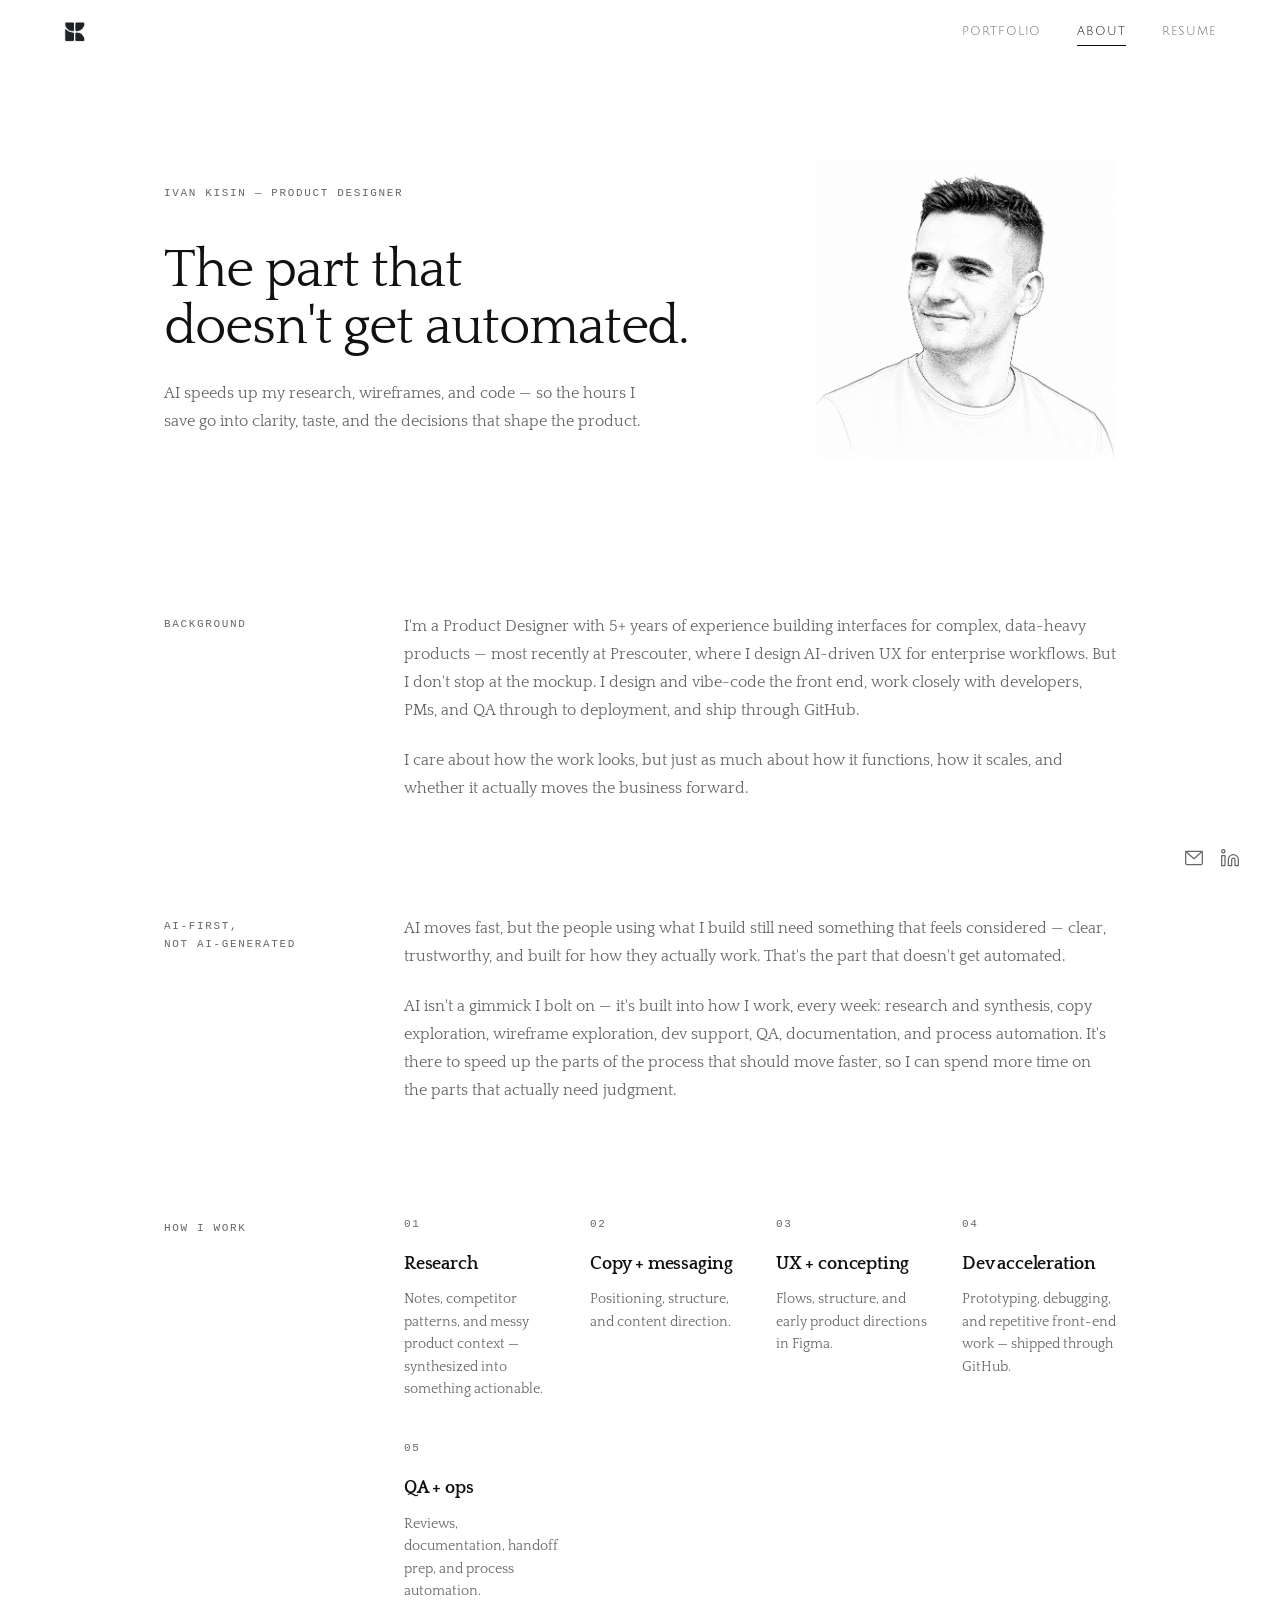
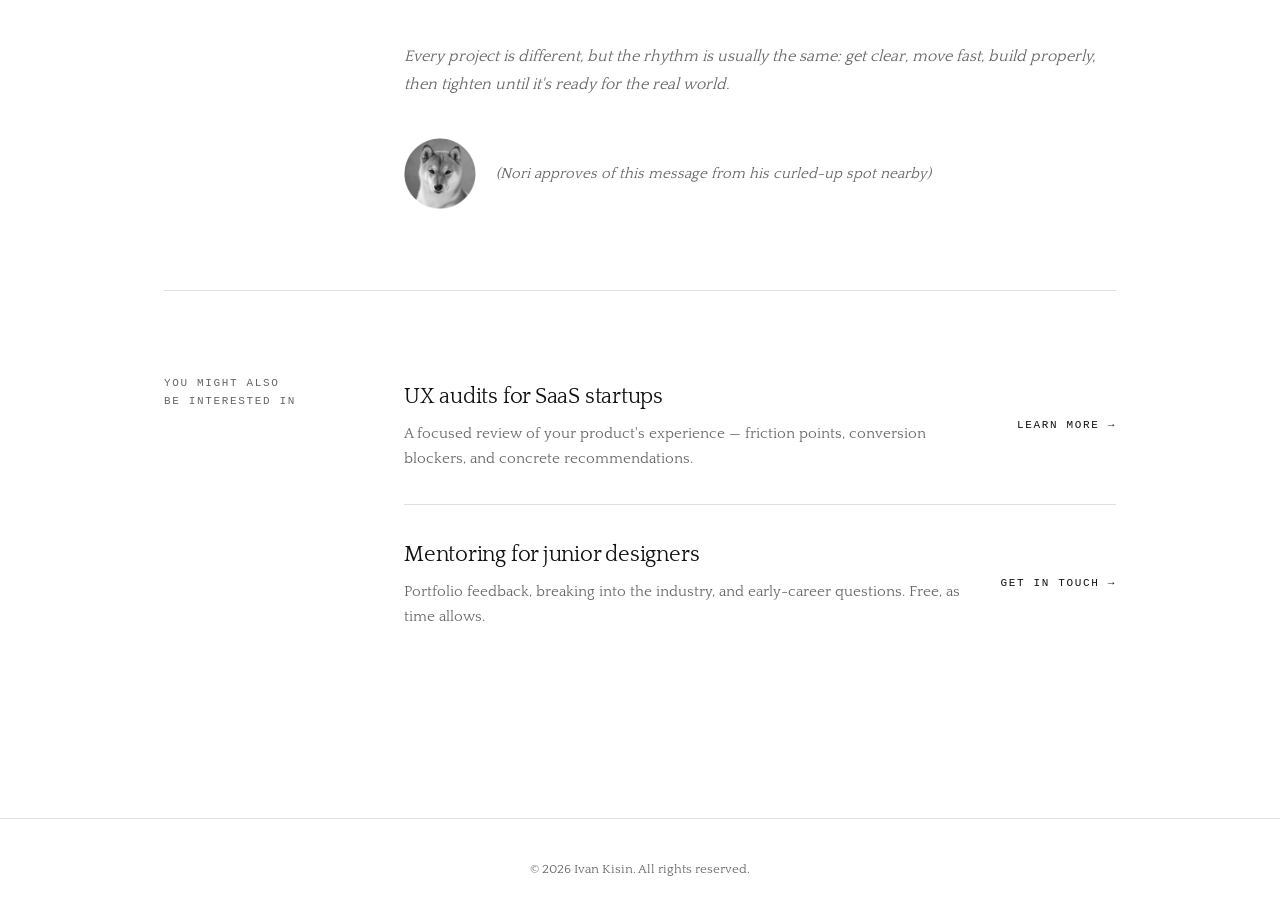
==== about.html @ c5f1ecc4 "Replace Work with me page with editorial About page Rename the Work with me page to About and redesi" ====
<!DOCTYPE html>
<html lang="en">
<head>
  <meta charset="UTF-8">
  <meta name="viewport" content="width=device-width, initial-scale=1.0">
  <link rel="icon" type="image/png" href="favicon.png">
  <title>About — Ivan Kisin</title>
  <link rel="stylesheet" href="styles.css">
  <link rel="preconnect" href="https://fonts.googleapis.com">
  <link rel="preconnect" href="https://fonts.gstatic.com" crossorigin>
  <link href="https://fonts.googleapis.com/css2?family=DM+Sans:ital,wght@0,400;0,500;0,700;1,400&family=Julius+Sans+One&family=Quattrocento:wght@400;700&display=swap" rel="stylesheet">
</head>
<body>
  <nav class="nav scrolled">
    <div class="nav-inner">
      <a href="index.html?v=2" class="nav-logo"><img src="assets/logo.png" alt="Home" class="nav-logo-img"></a>
      <div class="nav-links">
        <a href="index.html?v=2" class="nav-link">Portfolio</a>
        <a href="about.html?v=2" class="nav-link active">About</a>
        <a href="resume.pdf" class="nav-link" target="_blank" rel="noopener">Resume</a>
      </div>
      <button class="nav-toggle" aria-label="Toggle menu">
        <span></span>
        <span></span>
      </button>
    </div>
  </nav>

  <div class="social-fixed">
    <a href="mailto:ivankisin@gmail.com" class="social-fixed-icon" id="emailCopy" data-tooltip="Click to copy my email address" data-copy="ivankisin@gmail.com" aria-label="Copy email address">
      <svg class="social-icon-default" width="20" height="20" viewBox="0 0 24 24" fill="none" stroke="currentColor" stroke-width="1.5" stroke-linecap="round" stroke-linejoin="round"><rect x="2" y="4" width="20" height="16" rx="2"/><path d="M22 4L12 13L2 4"/></svg>
      <svg class="social-icon-success" width="20" height="20" viewBox="0 0 24 24" fill="none" stroke="currentColor" stroke-width="1.5" stroke-linecap="round" stroke-linejoin="round"><polyline points="20 6 9 17 4 12"/></svg>
      <span class="social-fixed-tooltip" aria-hidden="true"></span>
    </a>
    <a href="https://www.linkedin.com/in/ivan-kisin-65515a264/?skipRedirect=true" class="social-fixed-icon" data-tooltip="Connect with me on LinkedIn" target="_blank" rel="noopener" aria-label="LinkedIn">
      <svg width="20" height="20" viewBox="0 0 24 24" fill="none" stroke="currentColor" stroke-width="1.5" stroke-linecap="round" stroke-linejoin="round"><path d="M16 8a6 6 0 0 1 6 6v7h-4v-7a2 2 0 0 0-4 0v7h-4v-7a6 6 0 0 1 6-6z"/><rect x="2" y="9" width="4" height="12"/><circle cx="4" cy="4" r="2"/></svg>
      <span class="social-fixed-tooltip" aria-hidden="true"></span>
    </a>
  </div>

  <main class="about-page">
    <section class="about-hero">
      <div class="about-hero-left">
        <span class="about-hero-eyebrow">Ivan Kisin &mdash; Product Designer</span>
        <h1>The part that<br>doesn't get automated.</h1>
        <p class="about-hero-desc">AI speeds up my research, wireframes, and code &mdash; so the hours I save go into clarity, taste, and the decisions that shape the product.</p>
      </div>
      <div class="about-hero-media">
        <img src="images/ivan-portrait.png" alt="Portrait of Ivan Kisin">
      </div>
    </section>

    <section class="about-section">
      <span class="about-eyebrow">Background</span>
      <div class="about-body">
        <p>I'm a Product Designer with 5+ years of experience building interfaces for complex, data-heavy products &mdash; most recently at Prescouter, where I design AI-driven UX for enterprise workflows. But I don't stop at the mockup. I design and vibe-code the front end, work closely with developers, PMs, and QA through to deployment, and ship through GitHub.</p>
        <p>I care about how the work looks, but just as much about how it functions, how it scales, and whether it actually moves the business forward.</p>
      </div>
    </section>

    <section class="about-section">
      <span class="about-eyebrow">AI-first,<br>not AI-generated</span>
      <div class="about-body">
        <p>AI moves fast, but the people using what I build still need something that feels considered &mdash; clear, trustworthy, and built for how they actually work. That's the part that doesn't get automated.</p>
        <p>AI isn't a gimmick I bolt on &mdash; it's built into how I work, every week: research and synthesis, copy exploration, wireframe exploration, dev support, QA, documentation, and process automation. It's there to speed up the parts of the process that should move faster, so I can spend more time on the parts that actually need judgment.</p>
      </div>
    </section>

    <section class="about-section">
      <span class="about-eyebrow">How I work</span>
      <div class="about-body">
        <div class="process-grid">
          <div class="process-cell">
            <span class="process-num">01</span>
            <h4>Research</h4>
            <p>Notes, competitor patterns, and messy product context &mdash; synthesized into something actionable.</p>
          </div>
          <div class="process-cell">
            <span class="process-num">02</span>
            <h4>Copy + messaging</h4>
            <p>Positioning, structure, and content direction.</p>
          </div>
          <div class="process-cell">
            <span class="process-num">03</span>
            <h4>UX + concepting</h4>
            <p>Flows, structure, and early product directions in Figma.</p>
          </div>
          <div class="process-cell">
            <span class="process-num">04</span>
            <h4>Dev acceleration</h4>
            <p>Prototyping, debugging, and repetitive front-end work &mdash; shipped through GitHub.</p>
          </div>
          <div class="process-cell">
            <span class="process-num">05</span>
            <h4>QA + ops</h4>
            <p>Reviews, documentation, handoff prep, and process automation.</p>
          </div>
        </div>
        <p class="process-outro">Every project is different, but the rhythm is usually the same: get clear, move fast, build properly, then tighten until it's ready for the real world.</p>

        <div class="nori-note">
          <img src="images/nori.png" alt="Nori the dog" class="nori-avatar">
          <span class="nori-caption">(Nori approves of this message from his curled-up spot nearby)</span>
        </div>
      </div>
    </section>

    <hr class="about-divider">

    <section class="about-section">
      <span class="about-eyebrow">You might also<br>be interested in</span>
      <div class="about-body">
        <a href="https://ux-audit-sigma.vercel.app/" class="about-card" target="_blank" rel="noopener noreferrer">
          <div class="about-card-text">
            <h3>UX audits for SaaS startups</h3>
            <p>A focused review of your product's experience &mdash; friction points, conversion blockers, and concrete recommendations.</p>
          </div>
          <span class="about-card-cta">Learn more &rarr;</span>
        </a>

        <a href="mailto:ivankisin@gmail.com?subject=Interested%20in%20mentoring" class="about-card">
          <div class="about-card-text">
            <h3>Mentoring for junior designers</h3>
            <p>Portfolio feedback, breaking into the industry, and early-career questions. Free, as time allows.</p>
          </div>
          <span class="about-card-cta">Get in touch &rarr;</span>
        </a>
      </div>
    </section>
  </main>

  <footer class="footer">
    <p>&copy; 2026 Ivan Kisin. All rights reserved.</p>
  </footer>

  <script src="script.js"></script>
  <script defer src="https://static.cloudflareinsights.com/beacon.min.js" data-cf-beacon='{"token": "cbe772e88ba64865afaca1040e19dfc7"}'></script>
</body>
</html>
---- styles.css ----
/* ============================================
   Ivan Kisin — Portfolio
   Minimal single-column layout inspired by lolajiang.com
   ============================================ */

:root {
  --color-black: #111;
  --color-white: #fff;
  --color-gray-light: #f5f5f5;
  --color-gray-mid: #666;
  --color-gray-border: #e0e0e0;
  --font-heading: 'DM Sans', -apple-system, BlinkMacSystemFont, 'Segoe UI', sans-serif;
  --font-nav: 'Julius Sans One', sans-serif;
  --font-body: 'Quattrocento', Georgia, 'Times New Roman', serif;
  --nav-height: 64px;
  --content-width: 1080px;
  --container-width: 1440px;
  --container-padding: clamp(24px, 5vw, 80px);
  --transition: 0.3s ease;
}

/* Reset */
*, *::before, *::after {
  margin: 0;
  padding: 0;
  box-sizing: border-box;
}

html {
  scroll-behavior: smooth;
  -webkit-font-smoothing: antialiased;
  -moz-osx-font-smoothing: grayscale;
}

body {
  font-family: var(--font-body);
  color: var(--color-black);
  background: var(--color-white);
  line-height: 1.6;
  font-size: 16px;
}

img {
  display: block;
  max-width: 100%;
  height: auto;
}

a {
  color: inherit;
  text-decoration: none;
}

h2, h3, h4, h5, h6,
.btn, .project-link,
.resume-skill-tag, .resume-meta, .case-study-back, .case-study-next {
  font-family: var(--font-heading);
}

h1 {
  font-family: var(--font-body);
}

.nav-logo, .nav-link {
  font-family: var(--font-nav);
}

/* ---- Page loader (covers site until hero video is buffered) ---- */
.page-loader {
  position: fixed;
  inset: 0;
  z-index: 2000;
  background: #fafafa;
  display: flex;
  align-items: center;
  justify-content: center;
  transition: opacity 0.5s ease;
}

.page-loader.is-loaded {
  opacity: 0;
  pointer-events: none;
}

/* Keep page content hidden until the loader is gone */
body.is-loading > *:not(.page-loader) {
  opacity: 0;
}

/* During hero-video intro: hide everything outside the hero so the video
   plays as the sole focus. Removed when video ends (typewriter starts). */
body.intro-playing {
  overflow: hidden;
}
body.intro-playing > .nav,
body.intro-playing > .social-fixed,
body.intro-playing > main > :not(.hero):not(script),
body.intro-playing > footer,
body.intro-playing .hero-scroll {
  opacity: 0;
  pointer-events: none;
}
.nav,
.social-fixed,
.projects,
footer,
.hero-scroll {
  transition: opacity 800ms ease;
}

body > *:not(.page-loader) {
  transition: opacity 0.5s ease;
}

.page-loader-logo {
  height: 24px;
  width: auto;
  animation: loaderPulse 1.4s ease-in-out infinite;
}

@keyframes loaderPulse {
  0%, 100% { transform: scale(0.9); opacity: 0.6; }
  50% { transform: scale(1); opacity: 1; }
}

/* ---- Navigation ---- */
.nav {
  position: fixed;
  top: 0;
  left: 0;
  right: 0;
  height: var(--nav-height);
  background: transparent;
  z-index: 1000;
  transition: background var(--transition);
}

.nav.scrolled {
  background: rgba(255, 255, 255, 0.97);
  backdrop-filter: blur(8px);
  -webkit-backdrop-filter: blur(8px);
}

.nav-inner {
  max-width: var(--container-width);
  margin: 0 auto;
  padding: 0 var(--container-padding);
  height: 100%;
  display: flex;
  align-items: center;
  justify-content: space-between;
}

.nav-logo {
  display: flex;
  align-items: center;
}

.nav-logo-img {
  height: 24px;
  width: auto;
}

.nav-logo-img {
  height: 24px;
  width: auto;
}

.nav-links {
  display: flex;
  gap: 36px;
}

.nav-link {
  font-size: 12px;
  font-weight: 400;
  text-transform: uppercase;
  letter-spacing: 0.08em;
  color: var(--color-gray-mid);
  transition: color var(--transition);
  position: relative;
}

.nav-link::after {
  content: '';
  position: absolute;
  bottom: -4px;
  left: 0;
  width: 0;
  height: 1px;
  background: var(--color-black);
  transition: width var(--transition);
}

.nav-link:hover,
.nav-link.active {
  color: var(--color-black);
}

.nav-link.active::after {
  width: 100%;
}

/* Mobile toggle */
.nav-toggle {
  display: none;
  background: none;
  border: none;
  cursor: pointer;
  width: 24px;
  height: 18px;
  position: relative;
  z-index: 1001;
}

.nav-toggle span {
  display: block;
  width: 100%;
  height: 2px;
  background: var(--color-black);
  position: absolute;
  left: 0;
  transition: all var(--transition);
}

.nav-toggle span:first-child { top: 3px; }
.nav-toggle span:last-child { bottom: 3px; }

.nav-toggle.open span:first-child {
  top: 50%;
  transform: translateY(-50%) rotate(45deg);
}

.nav-toggle.open span:last-child {
  bottom: 50%;
  transform: translateY(50%) rotate(-45deg);
}

/* ---- Fixed Social Icons (bottom right) ---- */
.social-fixed {
  position: fixed;
  bottom: 32px;
  right: max(40px, calc((100vw - 1440px) / 2 + 40px));
  display: flex;
  gap: 16px;
  z-index: 1001;
}

.social-fixed-icon {
  position: relative;
  display: inline-flex;
  align-items: center;
  justify-content: center;
  color: var(--color-gray-mid);
  transition: color var(--transition);
}

.social-fixed-icon:hover {
  color: var(--color-black);
}

.social-fixed-tooltip {
  position: absolute;
  bottom: calc(100% + 10px);
  right: 0;
  background: var(--color-black);
  color: var(--color-white);
  padding: 8px 14px;
  border-radius: 8px;
  font-size: 13px;
  font-weight: 500;
  letter-spacing: 0.01em;
  line-height: 1.2;
  white-space: nowrap;
  opacity: 0;
  transform: translateY(4px);
  pointer-events: none;
  transition: opacity 0.12s ease, transform 0.12s ease;
}

.social-fixed-tooltip.is-visible {
  opacity: 0.92;
  transform: translateY(0);
}

@media (hover: none) {
  .social-fixed-tooltip,
  .prescouter-preview {
    display: none !important;
  }
}


.social-icon-success {
  display: none;
}

.social-fixed-icon.is-copied {
  color: var(--color-black);
}

.social-fixed-icon.is-copied .social-icon-default {
  display: none;
}

.social-fixed-icon.is-copied .social-icon-success {
  display: block;
}

/* ---- Hero (full viewport, animated plexus video background) ---- */
.hero {
  position: relative;
  width: 100%;
  height: 100vh;
  height: 100dvh;
  display: flex;
  flex-direction: column;
  align-items: center;
  justify-content: center;
  overflow: hidden;
  background-color: #f2f2f2;
  background-image: url('/assets/hero-bg-plexus-poster.jpg');
  background-size: cover;
  background-position: center;
  background-repeat: no-repeat;
}

.hero-bg-video {
  position: absolute;
  inset: 0;
  width: 100%;
  height: 100%;
  object-fit: cover;
  object-position: center;
  z-index: 0;
  pointer-events: none;
}

/* iOS Safari shows a big native "start playback" button when it blocks
   muted autoplay (Low Power Mode, Safari's autoplay setting, etc.).
   Hide only that specific button — hiding the whole controls chrome
   suppresses some of the video element's event handling. */
.hero-bg-video::-webkit-media-controls-start-playback-button {
  display: none !important;
  -webkit-appearance: none;
}

/* Subtle white wash over the video to lighten it behind the hero text. */
.hero::after {
  content: "";
  position: absolute;
  inset: 0;
  background: rgba(255, 255, 255, 0.5);
  z-index: 1;
  pointer-events: none;
}

@media (prefers-reduced-motion: reduce) {
  .hero-bg-video { display: none; }
}

/* Hero intro scribble — a short looping/playing video centered behind the
   text. Smoothly fades out when playback ends; typewriter takes over. */
/* Lottie sits inside .hero-content, anchored to overlay the h1 — "Hello"
   visually swaps with "Ivan Kisin" in the same spot. Vertical anchor uses
   1em (= one line of h1's font) so the centre lines up across viewport
   sizes regardless of the clamp on h1 font-size. */
.hero-content {
  position: relative;
  z-index: 2;
  text-align: left;
  padding-left: 24px;
  max-width: 460px;
}

/* Vertical accent line — animates in after the text reveal completes. */
.hero-content::before {
  content: "";
  position: absolute;
  top: 0;
  bottom: 0;
  left: 0;
  width: 1px;
  background: var(--color-black);
  transform: scaleY(0);
  transform-origin: top;
  transition: transform 900ms cubic-bezier(0.65, 0, 0.35, 1) 2.2s;
}
.hero-content[data-state="revealing"]::before {
  transform: scaleY(1);
}

/* Framer-style reveal: fade in + slide up + blur clears, staggered. */
@keyframes heroReveal {
  from { opacity: 0; transform: translateY(28px); filter: blur(8px); }
  to   { opacity: 1; transform: translateY(0);    filter: blur(0); }
}
.hero-content h1,
.hero-content .hero-tagline,
.hero-content .hero-welcome {
  opacity: 0;
  transform: translateY(28px);
  filter: blur(8px);
  will-change: opacity, transform, filter;
}
.hero-content[data-state="revealing"] .hero-welcome {
  animation: heroReveal 0.7s cubic-bezier(0.2, 0.6, 0.2, 1) 0s forwards;
}
.hero-content[data-state="revealing"] h1 {
  animation: heroReveal 0.9s cubic-bezier(0.2, 0.6, 0.2, 1) 1.3s forwards;
}
.hero-content[data-state="revealing"] .hero-tagline {
  animation: heroReveal 0.9s cubic-bezier(0.2, 0.6, 0.2, 1) 1.7s forwards;
}
/* "Welcome" eyebrow wordmark — sits above the h1, small and discreet. */
.hero-welcome {
  width: 95px;
  max-width: 32%;
  margin-bottom: 12px;
  margin-left: -3px;
}
.hero-welcome svg {
  width: 100% !important;
  height: auto !important;
  display: block;
}
@media (prefers-reduced-motion: reduce) {
  .hero-content::before { transition: none; }
  .hero-content h1,
  .hero-content .hero-tagline,
  .hero-content .hero-welcome { opacity: 1; transform: none; filter: none; animation: none; }
}

.hero h1 {
  font-size: clamp(32px, 4vw, 44px);
  font-weight: 400;
  letter-spacing: -0.02em;
  line-height: 1.1;
  margin-bottom: 12px;
  color: var(--color-black);
  position: relative;
}

.hero-tagline {
  font-size: 15px;
  color: #444;
  line-height: 1.7;
  position: relative;
  z-index: 5;
}

.prescouter-link {
  position: relative;
  display: inline-block;
  color: #222;
  text-decoration: none;
  font-weight: 500;
}

.prescouter-link::after {
  content: "";
  position: absolute;
  left: 0;
  right: 0;
  bottom: 1px;
  height: 1px;
  background: currentColor;
  transform: scaleX(0);
  transform-origin: left center;
  transition: transform 0.32s cubic-bezier(0.2, 0.6, 0.2, 1);
  pointer-events: none;
}

.prescouter-link:hover::after,
.prescouter-link:focus-visible::after {
  transform: scaleX(1);
}

.prescouter-preview {
  --preview-shift-x: 72px;
  position: absolute;
  top: calc(100% + 16px);
  left: 50%;
  width: 340px;
  padding: 6px;
  background: var(--color-white);
  border: 1px solid var(--color-gray-border);
  border-radius: 10px;
  box-shadow:
    0 1px 2px rgba(0, 0, 0, 0.06),
    0 8px 16px rgba(0, 0, 0, 0.08),
    0 24px 48px rgba(0, 0, 0, 0.18);
  opacity: 0;
  transform: translate(calc(-50% + var(--preview-shift-x)), -6px);
  pointer-events: none;
  transition: opacity 0.18s ease, transform 0.18s ease;
  z-index: 1000;
}

.prescouter-preview img {
  display: block;
  width: 100%;
  height: auto;
  border-radius: 6px;
}

.prescouter-link:hover .prescouter-preview,
.prescouter-link:focus-visible .prescouter-preview {
  opacity: 1;
  transform: translate(calc(-50% + var(--preview-shift-x)), 0);
  animation: prescouter-float 4s ease-in-out 0.18s infinite;
}

@keyframes prescouter-float {
  0%, 100% {
    transform: translate(calc(-50% + var(--preview-shift-x)), 0);
  }
  50% {
    transform: translate(calc(-50% + var(--preview-shift-x)), -6px);
  }
}

@media (prefers-reduced-motion: reduce) {
  .prescouter-link:hover .prescouter-preview,
  .prescouter-link:focus-visible .prescouter-preview {
    animation: none;
  }
}

.prescouter-preview.is-cursor-follow {
  top: 0;
  left: 0;
  transform: translate(var(--cx, 0px), var(--cy, 0px));
  transition: opacity 0.18s ease;
  will-change: transform;
}

.prescouter-link:hover .prescouter-preview.is-cursor-follow,
.prescouter-link:focus-visible .prescouter-preview.is-cursor-follow {
  transform: translate(var(--cx, 0px), var(--cy, 0px));
  animation: none;
}



.hero-scroll {
  position: absolute;
  bottom: 48px;
  left: 50%;
  transform: translateX(-50%);
  z-index: 1;
  color: var(--color-black);
  opacity: 0.6;
  transition: opacity var(--transition);
  animation: gentleBounce 2.5s ease-in-out infinite;
}

.hero-scroll:hover {
  opacity: 1;
}

@keyframes gentleBounce {
  0%, 100% { transform: translateX(-50%) translateY(0); }
  50% { transform: translateX(-50%) translateY(8px); }
}

/* ---- Projects (two-column: text left, image right) ---- */
.projects {
  display: flex;
  flex-direction: column;
}

.project {
  display: grid;
  grid-template-columns: 2fr 3fr;
  gap: 60px;
  align-items: center;
  padding: 80px var(--container-padding);
  max-width: var(--container-width);
  margin: 0 auto;
  width: 100%;
}

.project-section {
  padding: 0;
}

.project-section:nth-child(even) {
  background: var(--color-gray-light);
}

.project-section:nth-child(odd) {
  background: var(--color-white);
}

.project--reverse {
  grid-template-columns: 3fr 2fr;
}

.project--reverse .project-image-link {
  order: -1;
}

.project-text {
  display: flex;
  flex-direction: column;
  justify-content: center;
}

.project-text-inner {
  padding-left: 24px;
  border-left: 1px solid var(--color-black);
  margin-bottom: 28px;
}

.project-text h2 {
  font-family: var(--font-body);
  font-size: clamp(28px, 3.5vw, 38px);
  font-weight: 400;
  letter-spacing: -0.01em;
  line-height: 1.2;
  margin-bottom: 20px;
}

.project-desc {
  font-size: 14px;
  color: var(--color-gray-mid);
  line-height: 1.75;
}

.project-btn {
  display: inline-block;
  padding: 10px 24px;
  margin-left: 24px;
  font-family: var(--font-body);
  font-size: 13px;
  color: var(--color-black);
  border: 1px solid var(--color-black);
  border-radius: 2px;
  transition: all var(--transition);
  align-self: flex-start;
}

.project-btn:hover {
  background: var(--color-black);
  color: var(--color-white);
}

.project-image-link {
  display: block;
  overflow: hidden;
  border-radius: 8px;
  max-width: 90%;
  margin: 0 auto;
  box-shadow: 0 4px 20px rgba(0, 0, 0, 0.08), 0 1px 6px rgba(0, 0, 0, 0.04);
}

.project-section:nth-child(3) .project-image-link {
  box-shadow: 0 4px 20px rgba(0, 0, 0, 0.08), 0 1px 6px rgba(0, 0, 0, 0.04);
}

.project-image {
  display: block;
  width: 100%;
  aspect-ratio: 3 / 2;
  object-fit: cover;
  object-position: center;
  transition: transform 0.5s ease;
}

.project-image-link:hover .project-image {
  transform: scale(1.02);
}

/* ---- Coaching Page ---- */
.page-header {
  padding: 160px var(--container-padding) 60px;
  max-width: var(--container-width);
  margin: 0 auto;
}

.page-header h1 {
  font-size: clamp(36px, 5vw, 52px);
  font-weight: 700;
  letter-spacing: -0.03em;
  line-height: 1.1;
  margin-bottom: 16px;
}

.page-header p {
  font-size: clamp(16px, 2vw, 18px);
  color: var(--color-gray-mid);
  max-width: 580px;
  line-height: 1.65;
}

.coaching-content {
  max-width: var(--container-width);
  margin: 0 auto;
  padding: 0 var(--container-padding) 100px;
}

.coaching-grid {
  display: grid;
  grid-template-columns: repeat(auto-fit, minmax(280px, 1fr));
  gap: 32px;
  margin-bottom: 60px;
}

.coaching-grid--stacked {
  grid-template-columns: 1fr;
  max-width: 560px;
  margin-left: auto;
  margin-right: auto;
}

.coaching-card {
  padding: 36px;
  border: 1px solid var(--color-gray-border);
  border-radius: 4px;
  transition: border-color var(--transition);
}

.coaching-card:hover {
  border-color: var(--color-black);
}

.coaching-card h3 {
  font-size: 20px;
  font-weight: 700;
  margin-bottom: 12px;
  letter-spacing: -0.01em;
}

.coaching-card p {
  font-size: 15px;
  color: var(--color-gray-mid);
  line-height: 1.7;
}

.coaching-card--link {
  display: flex;
  flex-direction: column;
  text-decoration: none;
  color: inherit;
}

.coaching-card-cta {
  margin-top: 24px;
  font-size: 14px;
  font-weight: 600;
  color: var(--color-black);
  letter-spacing: 0.01em;
}

.page-header--narrow {
  max-width: 720px;
}

.page-header--narrow p {
  max-width: none;
}

.coaching-content--narrow {
  max-width: 720px;
}

.mentoring-block {
  max-width: 100%;
}

.mentoring-block + .mentoring-block {
  margin-top: 72px;
}

.mentoring-block h3 {
  font-family: var(--font-body);
  font-size: 22px;
  font-weight: 400;
  letter-spacing: -0.01em;
  margin-bottom: 16px;
  color: var(--color-black);
}

.mentoring-block p {
  font-size: 16px;
  color: var(--color-gray-mid);
  line-height: 1.75;
}

.mentoring-block p + p {
  margin-top: 18px;
}

.mentoring-block strong {
  font-weight: 700;
  color: var(--color-black);
}

.coaching-content .btn {
  margin-top: 56px;
}

/* ---- About Page ---- */
.about-page {
  max-width: 1080px;
  margin: 0 auto;
  padding: 160px var(--container-padding) 100px;
}

.about-hero {
  display: grid;
  grid-template-columns: 1fr auto;
  gap: 24px;
  align-items: center;
  margin-bottom: 96px;
}

.about-hero-eyebrow,
.about-eyebrow,
.about-caption,
.process-num,
.about-card-cta {
  font-family: 'Courier New', ui-monospace, SFMono-Regular, Menlo, monospace;
  font-size: 11px;
  text-transform: uppercase;
  letter-spacing: 0.15em;
  color: var(--color-gray-mid);
}

.about-hero-eyebrow {
  display: block;
  margin-bottom: 40px;
}

.about-hero h1 {
  font-family: var(--font-body);
  font-size: clamp(34px, 4.2vw, 56px);
  font-weight: 400;
  letter-spacing: -0.02em;
  line-height: 1.05;
  margin-bottom: 24px;
  color: var(--color-black);
}

.about-hero-desc {
  font-size: 16px;
  color: var(--color-gray-mid);
  line-height: 1.75;
  max-width: none;
  text-wrap: balance;
}

.about-hero-media {
  display: flex;
  flex-direction: column;
  align-items: flex-start;
}

.about-hero-media img {
  width: 100%;
  max-width: 300px;
  height: auto;
  display: block;
}

.about-caption {
  margin-top: 20px;
}

.about-section {
  display: grid;
  grid-template-columns: 200px 1fr;
  gap: 40px;
  padding: 56px 0;
}

.about-eyebrow {
  padding-top: 4px;
  line-height: 1.6;
}

.about-body > p {
  font-size: 16px;
  color: var(--color-gray-mid);
  line-height: 1.75;
  max-width: 720px;
}

.about-body > p + p {
  margin-top: 22px;
}

.process-grid {
  display: grid;
  grid-template-columns: repeat(4, 1fr);
  gap: 40px 32px;
  margin: 0 0 40px;
  border: 0;
  max-width: 900px;
}

.process-cell {
  padding: 0;
  border: 0;
}

.process-num {
  display: block;
  margin-bottom: 16px;
}

.process-cell h4 {
  font-family: var(--font-body);
  font-size: 18px;
  font-weight: 700;
  color: var(--color-black);
  margin-bottom: 10px;
  letter-spacing: -0.01em;
}

.process-cell p {
  font-size: 14px;
  color: var(--color-gray-mid);
  line-height: 1.6;
  margin: 0;
}

.process-outro {
  margin-top: 8px;
  font-style: italic;
  font-size: 16px;
  color: var(--color-gray-mid);
  line-height: 1.75;
  max-width: 720px;
}

.about-divider {
  border: 0;
  border-top: 1px solid var(--color-gray-border);
  margin: 24px 0;
}

.nori-note {
  display: flex;
  align-items: center;
  gap: 20px;
  margin-top: 40px;
}

.nori-avatar {
  width: 72px;
  height: 72px;
  border-radius: 50%;
  object-fit: cover;
  flex-shrink: 0;
  display: block;
}

.nori-caption {
  font-size: 15px;
  color: var(--color-gray-mid);
  line-height: 1.6;
  font-style: italic;
}

.about-card {
  display: grid;
  grid-template-columns: 1fr auto;
  gap: 32px;
  align-items: center;
  padding: 32px 0;
  border-top: 1px solid var(--color-gray-border);
  color: inherit;
  text-decoration: none;
  transition: opacity var(--transition);
}

.about-card:first-child {
  border-top: 0;
  padding-top: 8px;
}

.about-card:hover {
  opacity: 0.7;
}

.about-card h3 {
  font-family: var(--font-body);
  font-size: 22px;
  font-weight: 400;
  letter-spacing: -0.01em;
  margin-bottom: 8px;
  color: var(--color-black);
}

.about-card p {
  font-size: 15px;
  color: var(--color-gray-mid);
  line-height: 1.65;
  max-width: 620px;
}

.about-card-cta {
  white-space: nowrap;
  color: var(--color-black);
}

@media (max-width: 900px) {
  .about-page {
    padding-top: 130px;
  }

  .about-hero {
    grid-template-columns: 1fr;
    gap: 48px;
    margin-bottom: 72px;
  }

  .about-hero-media {
    align-items: flex-start;
  }

  .about-section {
    grid-template-columns: 1fr;
    gap: 20px;
    padding: 40px 0;
  }

  .process-grid {
    grid-template-columns: repeat(2, 1fr);
    gap: 32px 24px;
  }

  .about-card {
    grid-template-columns: 1fr;
    gap: 12px;
  }

  .about-card-cta {
    justify-self: start;
  }
}

@media (max-width: 520px) {
  .process-grid {
    grid-template-columns: 1fr;
  }
}

.btn {
  display: inline-block;
  padding: 14px 36px;
  background: var(--color-black);
  color: var(--color-white);
  font-size: 14px;
  font-weight: 600;
  border: none;
  border-radius: 2px;
  cursor: pointer;
  transition: opacity var(--transition);
  text-align: center;
}

.btn:hover {
  opacity: 0.8;
}

.btn--outline {
  background: transparent;
  color: var(--color-black);
  border: 1.5px solid var(--color-black);
}

.btn--outline:hover {
  background: var(--color-black);
  color: var(--color-white);
}

/* ---- Resume Page ---- */
.resume-content {
  max-width: 720px;
  margin: 0 auto;
  padding: 0 var(--container-padding) 100px;
}

.resume-download {
  margin-bottom: 60px;
}

.resume-section {
  margin-bottom: 56px;
}

.resume-section h2 {
  font-size: 13px;
  font-weight: 700;
  text-transform: uppercase;
  letter-spacing: 0.1em;
  color: var(--color-gray-mid);
  margin-bottom: 28px;
  padding-bottom: 12px;
  border-bottom: 1px solid var(--color-gray-border);
}

.resume-item {
  margin-bottom: 32px;
}

.resume-item h3 {
  font-size: 18px;
  font-weight: 700;
  letter-spacing: -0.01em;
  margin-bottom: 4px;
}

.resume-item .resume-meta {
  font-size: 14px;
  color: var(--color-gray-mid);
  margin-bottom: 10px;
}

.resume-item p {
  font-size: 15px;
  color: var(--color-gray-mid);
  line-height: 1.7;
}

.resume-skills {
  display: flex;
  flex-wrap: wrap;
  gap: 8px;
}

.resume-skill-tag {
  font-size: 13px;
  padding: 6px 14px;
  border: 1px solid var(--color-gray-border);
  border-radius: 100px;
  color: var(--color-black);
  font-weight: 500;
}

/* ---- Case Study ---- */
.case-study {
  max-width: 720px;
  margin: 0 auto;
  padding: 0 var(--container-padding) 100px;
}

.case-study-hero-img {
  width: calc(100% + 96px);
  margin-left: -48px;
  max-width: none;
  aspect-ratio: 16 / 7;
  object-fit: cover;
  margin-bottom: 60px;
}

.case-study h2 {
  font-size: clamp(22px, 3vw, 28px);
  font-weight: 700;
  letter-spacing: -0.02em;
  margin-bottom: 14px;
  margin-top: 44px;
}

.case-study p {
  font-size: 15px;
  color: var(--color-gray-mid);
  line-height: 1.8;
  margin-bottom: 18px;
}

.case-study-nav {
  display: flex;
  justify-content: space-between;
  align-items: center;
  margin-top: 56px;
}

.case-study-back,
.case-study-next {
  display: inline-flex;
  align-items: center;
  gap: 6px;
  font-size: 14px;
  font-weight: 500;
  color: var(--color-gray-mid);
  text-decoration: underline;
  text-underline-offset: 3px;
  transition: color var(--transition);
}

.case-study-back:hover,
.case-study-next:hover {
  color: var(--color-black);
}

/* ---- Footer ---- */
.footer {
  padding: 40px var(--container-padding);
  text-align: center;
  font-size: 13px;
  color: var(--color-gray-mid);
  border-top: 1px solid var(--color-gray-border);
  max-width: var(--container-width);
  margin: 0 auto;
}

/* ---- Mobile ---- */
@media (max-width: 768px) {
  .nav-inner {
    padding: 0 24px;
  }

  .nav-toggle {
    display: block;
  }

  .nav-links {
    position: fixed;
    top: 0;
    right: 0;
    width: 100%;
    height: 100vh;
    background: var(--color-white);
    flex-direction: column;
    align-items: center;
    justify-content: center;
    gap: 28px;
    opacity: 0;
    pointer-events: none;
    transition: opacity var(--transition);
  }

  .nav-links.open {
    opacity: 1;
    pointer-events: auto;
  }

  .nav-link {
    font-size: 16px;
  }

  .hero-content {
    max-width: 320px;
    padding-left: 20px;
  }

  .project {
    grid-template-columns: 1fr;
    padding: 48px 24px;
    gap: 28px;
  }

  .project--reverse {
    grid-template-columns: 1fr;
  }

  .project--reverse .project-image-link {
    order: unset;
  }

  .page-header {
    padding: 130px 24px 40px;
  }

  .coaching-content,
  .resume-content,
  .case-study {
    padding-left: 24px;
    padding-right: 24px;
  }

  .coaching-grid {
    grid-template-columns: 1fr;
  }

  .case-study-hero-img {
    width: calc(100% + 48px);
    margin-left: -24px;
  }

  .social-fixed {
    bottom: 20px;
    right: 20px;
  }
}
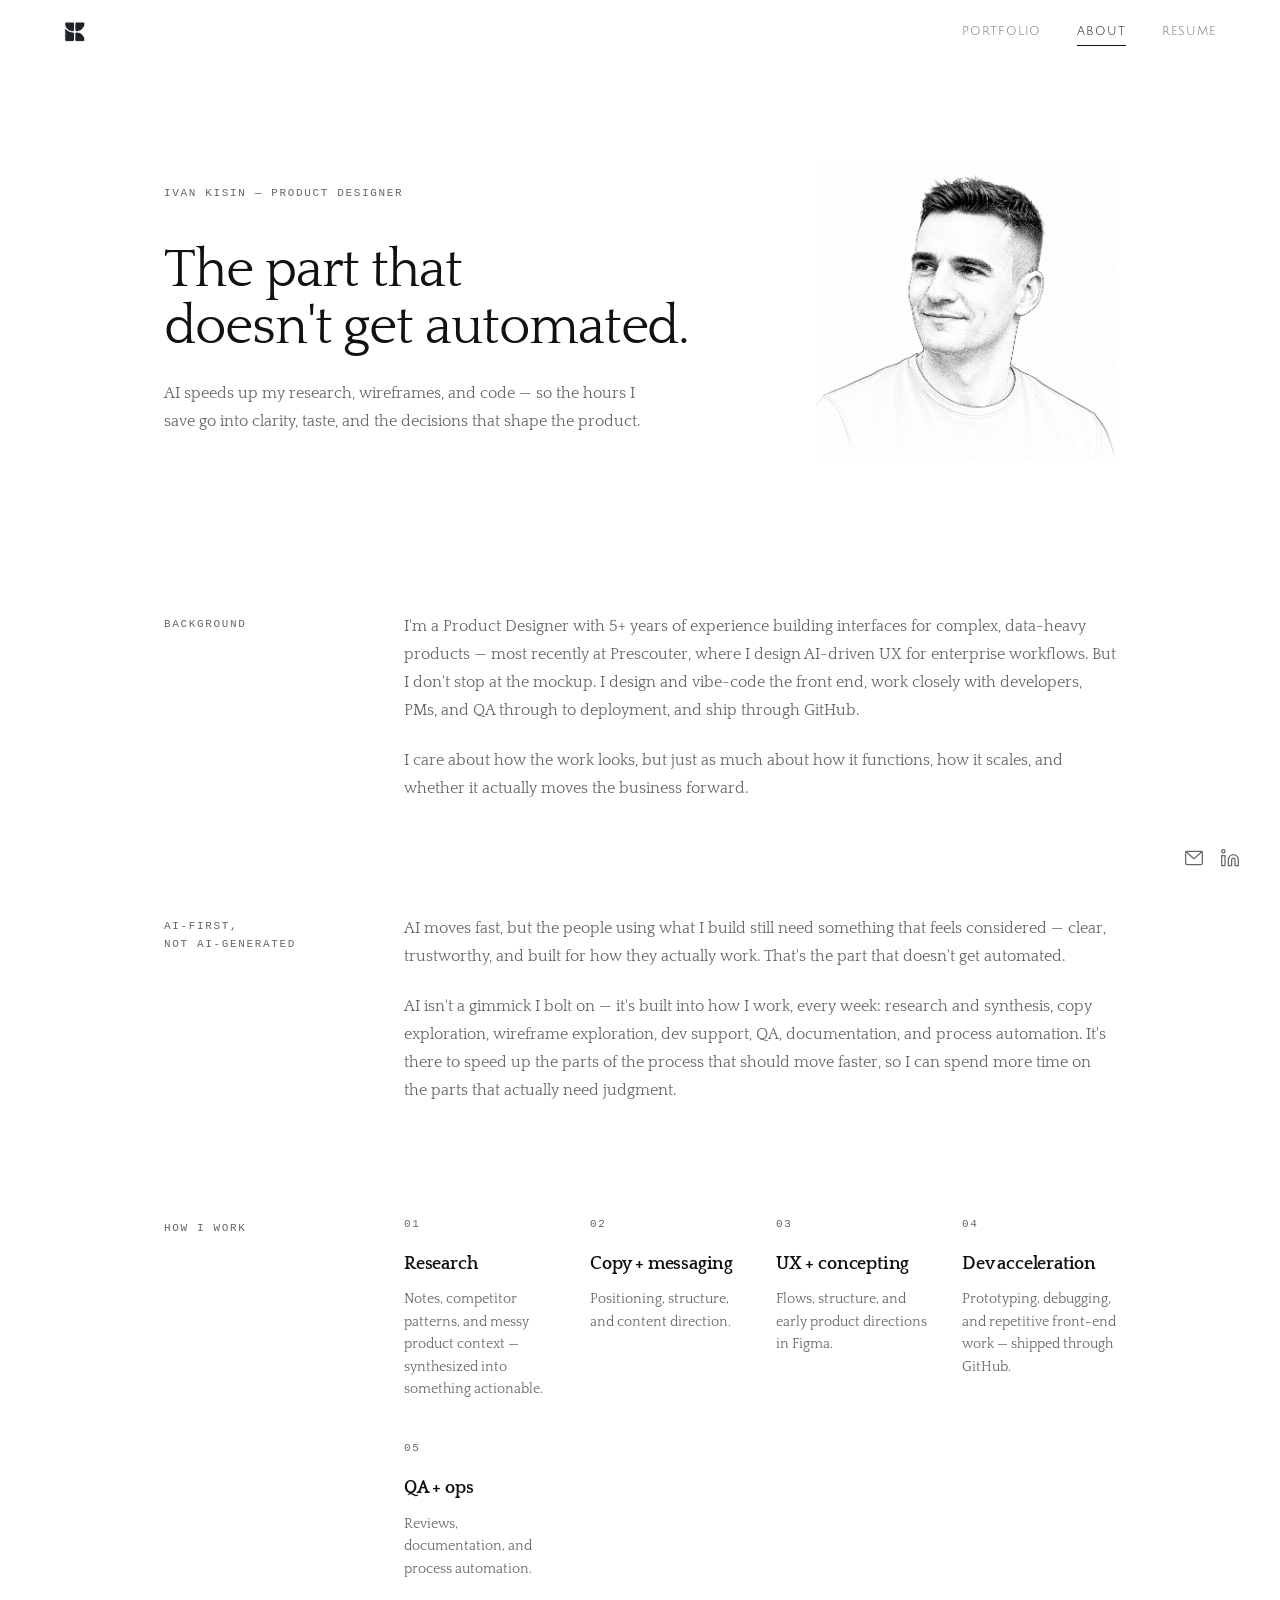
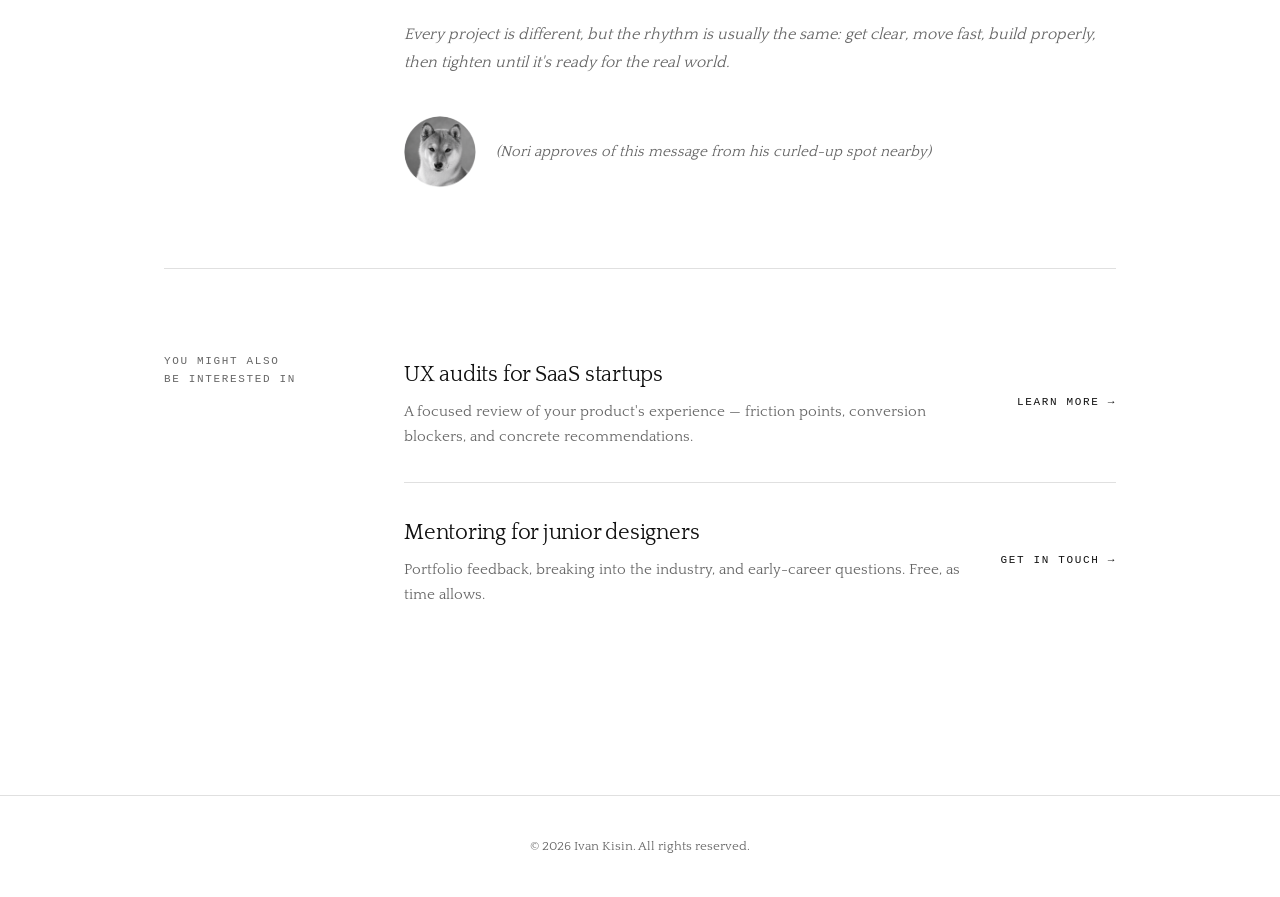
==== commit c6215d4c: "Trim QA + ops copy on About page Co-Authored-By: Claude Opus 4.7 <noreply@anthropic.com>" ====
--- a/about.html
+++ b/about.html
@@ -93,7 +93,7 @@
           <div class="process-cell">
             <span class="process-num">05</span>
             <h4>QA + ops</h4>
-            <p>Reviews, documentation, handoff prep, and process automation.</p>
+            <p>Reviews, documentation, and process automation.</p>
           </div>
         </div>
         <p class="process-outro">Every project is different, but the rhythm is usually the same: get clear, move fast, build properly, then tighten until it's ready for the real world.</p>
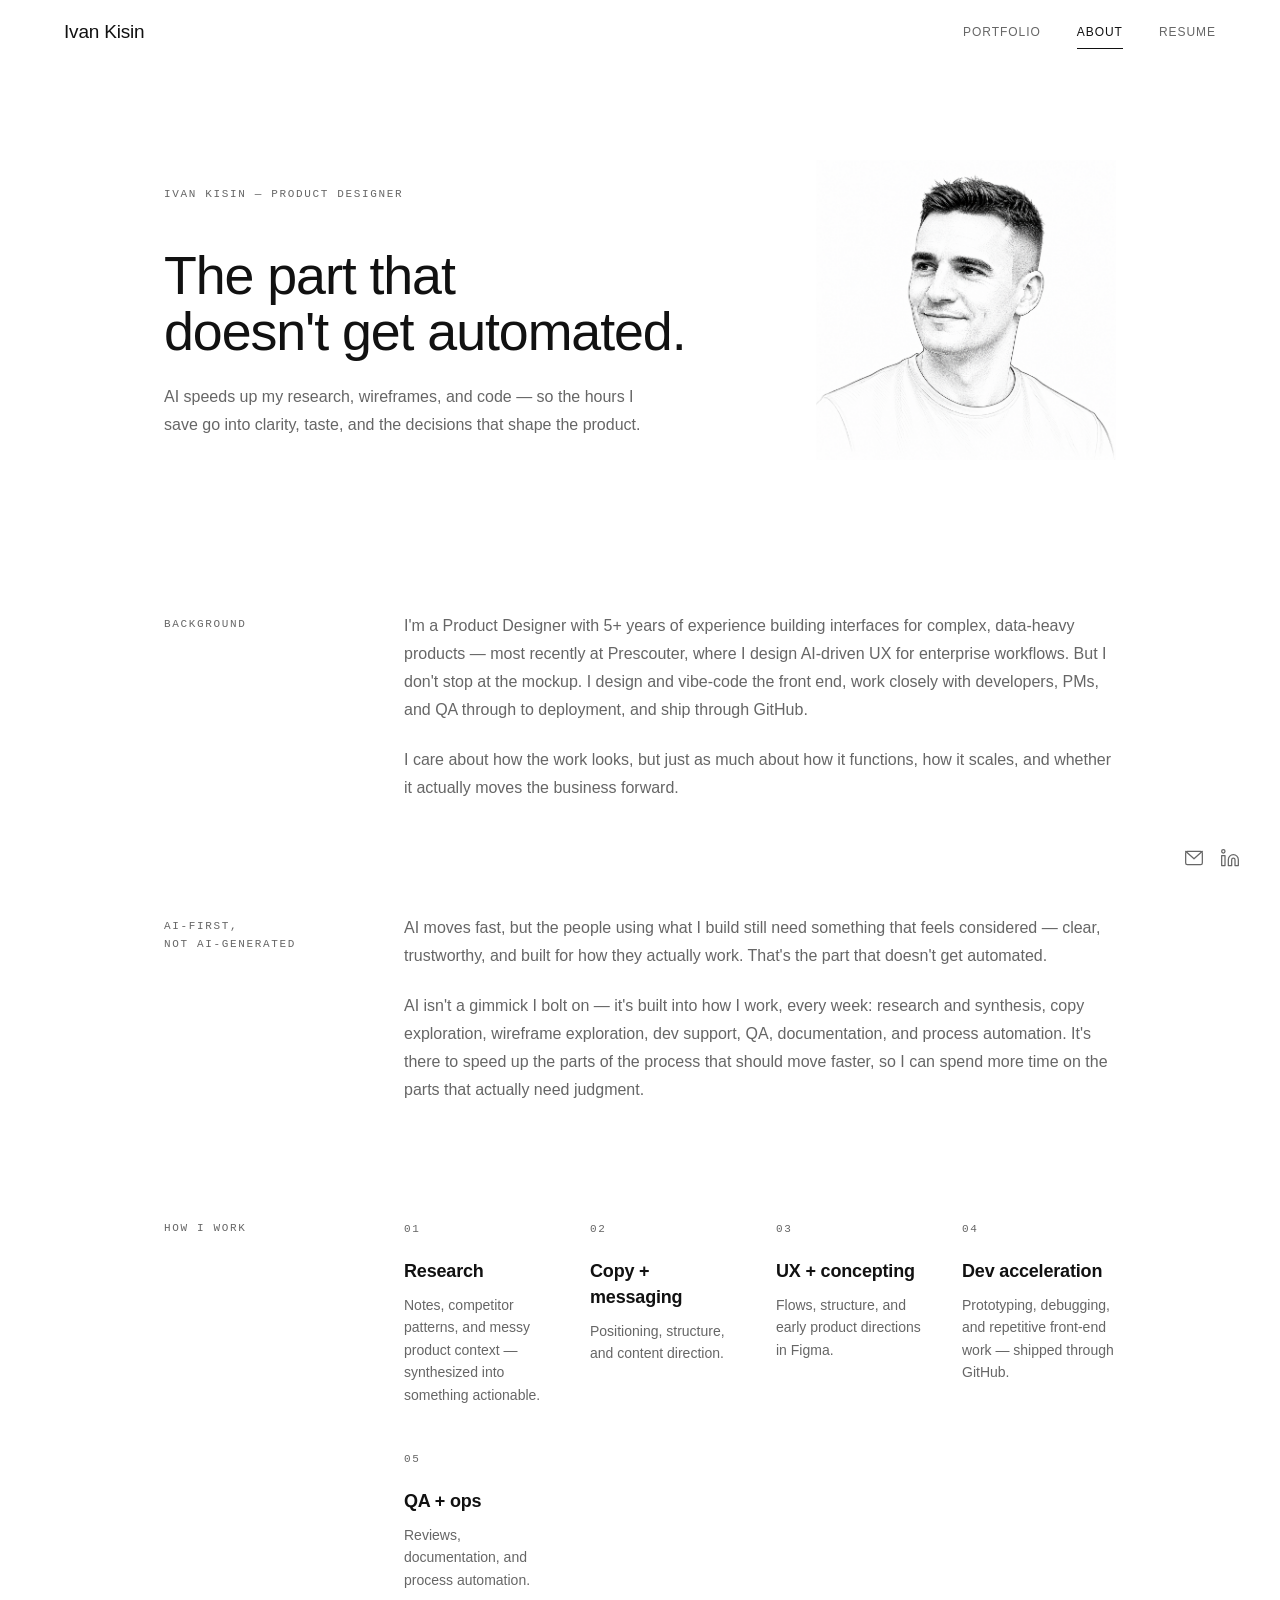
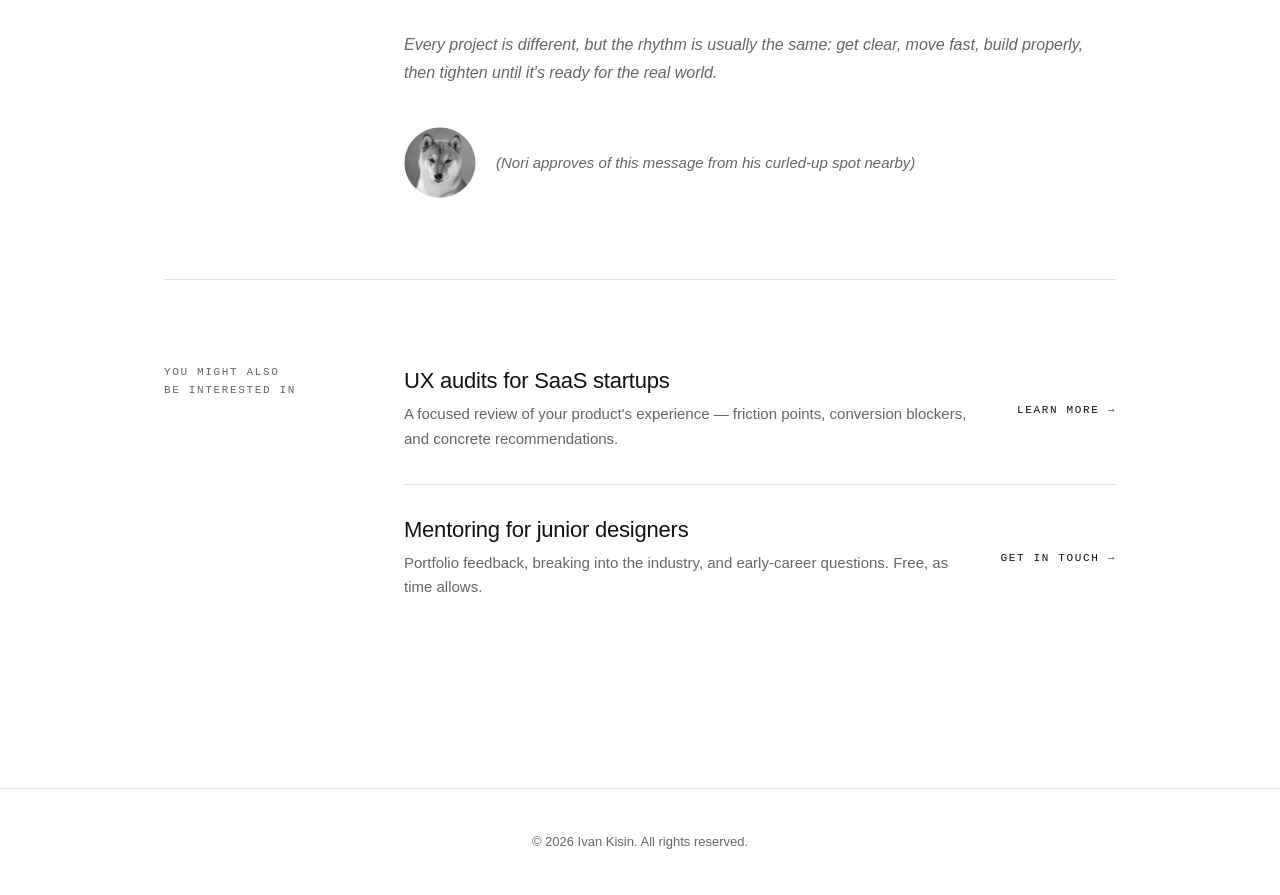
==== commit bb07eef5: "Redesign hero: video-masked logo, Satoshi typography, centered layout Switches the home hero to a ce" ====
--- a/about.html
+++ b/about.html
@@ -9,11 +9,12 @@
   <link rel="preconnect" href="https://fonts.googleapis.com">
   <link rel="preconnect" href="https://fonts.gstatic.com" crossorigin>
   <link href="https://fonts.googleapis.com/css2?family=DM+Sans:ital,wght@0,400;0,500;0,700;1,400&family=Julius+Sans+One&family=Quattrocento:wght@400;700&display=swap" rel="stylesheet">
+  <link href="https://api.fontshare.com/v2/css?f[]=satoshi@400,450,500,700&display=swap" rel="stylesheet">
 </head>
 <body>
   <nav class="nav scrolled">
     <div class="nav-inner">
-      <a href="index.html?v=2" class="nav-logo"><img src="assets/logo.png" alt="Home" class="nav-logo-img"></a>
+      <a href="index.html?v=2" class="nav-logo nav-logo-text">Ivan Kisin</a>
       <div class="nav-links">
         <a href="index.html?v=2" class="nav-link">Portfolio</a>
         <a href="about.html?v=2" class="nav-link active">About</a>
--- a/styles.css
+++ b/styles.css
@@ -9,9 +9,11 @@
   --color-gray-light: #f5f5f5;
   --color-gray-mid: #666;
   --color-gray-border: #e0e0e0;
-  --font-heading: 'DM Sans', -apple-system, BlinkMacSystemFont, 'Segoe UI', sans-serif;
-  --font-nav: 'Julius Sans One', sans-serif;
-  --font-body: 'Quattrocento', Georgia, 'Times New Roman', serif;
+  --font-heading: 'Satoshi', -apple-system, BlinkMacSystemFont, 'Segoe UI', sans-serif;
+  --font-nav: 'Satoshi', -apple-system, BlinkMacSystemFont, 'Segoe UI', sans-serif;
+  --font-body: 'Satoshi', -apple-system, BlinkMacSystemFont, 'Segoe UI', sans-serif;
+  --color-text: rgb(49, 49, 47);
+  --color-text-muted: rgb(88, 88, 87);
   --nav-height: 64px;
   --content-width: 1080px;
   --container-width: 1440px;
@@ -34,10 +36,23 @@
 
 body {
   font-family: var(--font-body);
-  color: var(--color-black);
+  font-weight: 400;
+  color: var(--color-text);
   background: var(--color-white);
-  line-height: 1.6;
-  font-size: 16px;
+  line-height: 26px;
+  font-size: 17px;
+}
+
+h1, h2, h3, h4, h5, h6 {
+  color: var(--color-text);
+}
+
+h2 {
+  font-family: var(--font-heading);
+  font-weight: 500;
+  font-size: 39px;
+  line-height: 43px;
+  letter-spacing: -0.01em;
 }
 
 img {
@@ -161,9 +176,13 @@
   width: auto;
 }
 
-.nav-logo-img {
-  height: 24px;
-  width: auto;
+.nav-logo-text {
+  font-family: 'Satoshi', sans-serif;
+  font-size: 19px;
+  font-weight: 450;
+  line-height: normal;
+  letter-spacing: -0.01em;
+  color: rgb(17, 17, 17);
 }
 
 .nav-links {
@@ -307,7 +326,7 @@
   display: block;
 }
 
-/* ---- Hero (full viewport, animated plexus video background) ---- */
+/* ---- Hero (full viewport, plain grey background) ---- */
 .hero {
   position: relative;
   width: 100%;
@@ -319,44 +338,6 @@
   justify-content: center;
   overflow: hidden;
   background-color: #f2f2f2;
-  background-image: url('/assets/hero-bg-plexus-poster.jpg');
-  background-size: cover;
-  background-position: center;
-  background-repeat: no-repeat;
-}
-
-.hero-bg-video {
-  position: absolute;
-  inset: 0;
-  width: 100%;
-  height: 100%;
-  object-fit: cover;
-  object-position: center;
-  z-index: 0;
-  pointer-events: none;
-}
-
-/* iOS Safari shows a big native "start playback" button when it blocks
-   muted autoplay (Low Power Mode, Safari's autoplay setting, etc.).
-   Hide only that specific button — hiding the whole controls chrome
-   suppresses some of the video element's event handling. */
-.hero-bg-video::-webkit-media-controls-start-playback-button {
-  display: none !important;
-  -webkit-appearance: none;
-}
-
-/* Subtle white wash over the video to lighten it behind the hero text. */
-.hero::after {
-  content: "";
-  position: absolute;
-  inset: 0;
-  background: rgba(255, 255, 255, 0.5);
-  z-index: 1;
-  pointer-events: none;
-}
-
-@media (prefers-reduced-motion: reduce) {
-  .hero-bg-video { display: none; }
 }
 
 /* Hero intro scribble — a short looping/playing video centered behind the
@@ -368,26 +349,17 @@
 .hero-content {
   position: relative;
   z-index: 2;
-  text-align: left;
-  padding-left: 24px;
-  max-width: 460px;
-}
-
-/* Vertical accent line — animates in after the text reveal completes. */
-.hero-content::before {
-  content: "";
-  position: absolute;
-  top: 0;
-  bottom: 0;
-  left: 0;
-  width: 1px;
-  background: var(--color-black);
-  transform: scaleY(0);
-  transform-origin: top;
-  transition: transform 900ms cubic-bezier(0.65, 0, 0.35, 1) 2.2s;
-}
-.hero-content[data-state="revealing"]::before {
-  transform: scaleY(1);
+  text-align: center;
+  max-width: 900px;
+  padding: 0 24px;
+  display: flex;
+  flex-direction: column;
+  align-items: center;
+}
+
+.hero .hero-line {
+  display: block;
+  white-space: nowrap;
 }
 
 /* Framer-style reveal: fade in + slide up + blur clears, staggered. */
@@ -397,56 +369,69 @@
 }
 .hero-content h1,
 .hero-content .hero-tagline,
-.hero-content .hero-welcome {
+.hero-content .hero-logo {
   opacity: 0;
   transform: translateY(28px);
   filter: blur(8px);
   will-change: opacity, transform, filter;
 }
-.hero-content[data-state="revealing"] .hero-welcome {
-  animation: heroReveal 0.7s cubic-bezier(0.2, 0.6, 0.2, 1) 0s forwards;
+.hero-content[data-state="revealing"] .hero-logo {
+  animation: heroReveal 0.9s cubic-bezier(0.2, 0.6, 0.2, 1) 0s forwards;
 }
 .hero-content[data-state="revealing"] h1 {
-  animation: heroReveal 0.9s cubic-bezier(0.2, 0.6, 0.2, 1) 1.3s forwards;
+  animation: heroReveal 0.9s cubic-bezier(0.2, 0.6, 0.2, 1) 0.4s forwards;
 }
 .hero-content[data-state="revealing"] .hero-tagline {
-  animation: heroReveal 0.9s cubic-bezier(0.2, 0.6, 0.2, 1) 1.7s forwards;
-}
-/* "Welcome" eyebrow wordmark — sits above the h1, small and discreet. */
-.hero-welcome {
-  width: 95px;
-  max-width: 32%;
-  margin-bottom: 12px;
-  margin-left: -3px;
-}
-.hero-welcome svg {
-  width: 100% !important;
-  height: auto !important;
+  animation: heroReveal 0.9s cubic-bezier(0.2, 0.6, 0.2, 1) 0.7s forwards;
+}
+/* Home logo mark — the video is masked by the logo silhouette so the
+   video only shows through the logo's opaque pixels. The mask is
+   stretched to a square box so the shape reads as more square than
+   the source PNG's native 1952x2160 aspect. */
+.hero-logo {
+  width: 106px;
+  aspect-ratio: 20 / 21;
+  margin-bottom: 28px;
+  -webkit-mask-image: url('/assets/logo.png');
+          mask-image: url('/assets/logo.png');
+  -webkit-mask-size: 100% 100%;
+          mask-size: 100% 100%;
+  -webkit-mask-repeat: no-repeat;
+          mask-repeat: no-repeat;
+  -webkit-mask-position: center;
+          mask-position: center;
+  overflow: hidden;
+}
+.hero-logo video {
+  width: 100%;
+  height: 100%;
+  object-fit: cover;
   display: block;
 }
 @media (prefers-reduced-motion: reduce) {
-  .hero-content::before { transition: none; }
   .hero-content h1,
   .hero-content .hero-tagline,
-  .hero-content .hero-welcome { opacity: 1; transform: none; filter: none; animation: none; }
+  .hero-content .hero-logo { opacity: 1; transform: none; filter: none; animation: none; }
 }
 
 .hero h1 {
-  font-size: clamp(32px, 4vw, 44px);
+  font-size: clamp(36px, 4.5vw, 55px);
+  font-weight: 500;
+  letter-spacing: -0.02em;
+  line-height: 1.24;
+  margin-bottom: 24px;
+  color: rgb(49, 49, 47);
+  position: relative;
+}
+
+.hero-tagline {
+  font-size: 18px;
   font-weight: 400;
-  letter-spacing: -0.02em;
-  line-height: 1.1;
-  margin-bottom: 12px;
-  color: var(--color-black);
-  position: relative;
-}
-
-.hero-tagline {
-  font-size: 15px;
-  color: #444;
-  line-height: 1.7;
+  line-height: 27px;
+  color: rgb(88, 88, 87);
   position: relative;
   z-index: 5;
+  max-width: none;
 }
 
 .prescouter-link {
@@ -614,29 +599,32 @@
 }
 
 .project-text h2 {
+  font-family: var(--font-heading);
+  font-size: 39px;
+  font-weight: 500;
+  letter-spacing: -0.01em;
+  line-height: 43px;
+  margin-bottom: 20px;
+  color: var(--color-text);
+}
+
+.project-desc {
   font-family: var(--font-body);
-  font-size: clamp(28px, 3.5vw, 38px);
+  font-size: 17px;
   font-weight: 400;
-  letter-spacing: -0.01em;
-  line-height: 1.2;
-  margin-bottom: 20px;
-}
-
-.project-desc {
-  font-size: 14px;
-  color: var(--color-gray-mid);
-  line-height: 1.75;
+  color: var(--color-text);
+  line-height: 26px;
 }
 
 .project-btn {
   display: inline-block;
   padding: 10px 24px;
+  border-radius: 999px;
   margin-left: 24px;
   font-family: var(--font-body);
   font-size: 13px;
   color: var(--color-black);
   border: 1px solid var(--color-black);
-  border-radius: 2px;
   transition: all var(--transition);
   align-self: flex-start;
 }
@@ -1051,12 +1039,12 @@
 .btn {
   display: inline-block;
   padding: 14px 36px;
+  border-radius: 999px;
   background: var(--color-black);
   color: var(--color-white);
   font-size: 14px;
   font-weight: 600;
   border: none;
-  border-radius: 2px;
   cursor: pointer;
   transition: opacity var(--transition);
   text-align: center;
@@ -1244,8 +1232,13 @@
   }
 
   .hero-content {
-    max-width: 320px;
-    padding-left: 20px;
+    max-width: 100%;
+    padding: 0 20px;
+  }
+
+  .hero-logo {
+    width: 64px;
+    margin-bottom: 20px;
   }
 
   .project {
